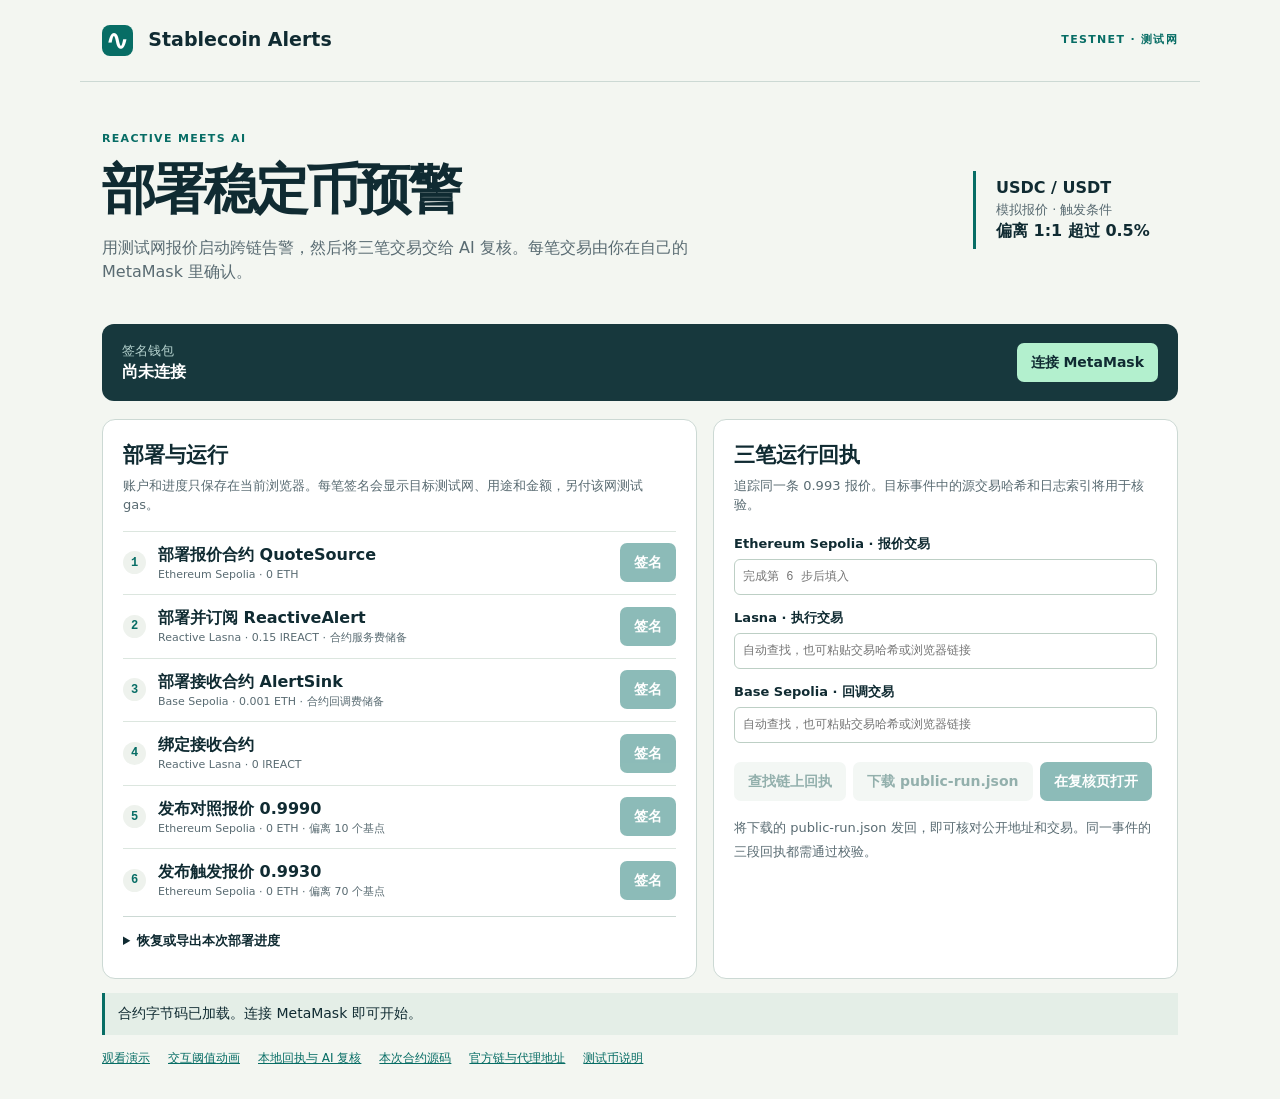
==== track3/site/index.html @ 1e28bd8b "Publish Track 3 stablecoin alert contracts, run evidence, model and demo" ====
<!doctype html><html lang="zh-CN"><head><meta charset="utf-8"><meta name="viewport" content="width=device-width,initial-scale=1"><meta name="color-scheme" content="light"><title>Stablecoin Alerts · Testnet Console</title><link rel="stylesheet" href="console.css"><script src="../review/receipts.js" defer></script><script src="../model/weights.js" defer></script><script src="../model/runtime.js" defer></script><script src="console.js" defer></script></head>
<body><header><a href="./" class="brand"><span class="mark" aria-hidden="true">∿</span> Stablecoin Alerts</a><span class="network">TESTNET · 测试网</span></header>
<main><section class="intro"><div><p class="eyebrow">REACTIVE MEETS AI</p><h1>部署稳定币预警</h1><p>用测试网报价启动跨链告警，然后将三笔交易交给 AI 复核。每笔交易由你在自己的 MetaMask 里确认。</p></div><aside><strong>USDC / USDT</strong><span>模拟报价 · 触发条件</span><b>偏离 1:1 超过 0.5%</b></aside></section>
<div class="wallet"><div><span>签名钱包</span><strong id="accountText">尚未连接</strong></div><button id="connect" disabled>连接 MetaMask</button></div>
<div class="grid"><section class="work"><h2>部署与运行</h2><p class="hint">账户和进度只保存在当前浏览器。每笔签名会显示目标测试网、用途和金额，另付该网测试 gas。</p><ol id="steps"></ol>
<details><summary>恢复或导出本次部署进度</summary><p>同一测试账户可以从备份继续。导入后，请用对应的浏览器链接复核部署记录。</p><button id="backup" class="minor">下载部署记录</button> <label class="file">导入记录<input type="file" id="restore" accept=".json,application/json"></label></details></section>
<section class="work evidence"><h2>三笔运行回执</h2><p class="hint">追踪同一条 0.993 报价。目标事件中的源交易哈希和日志索引将用于核验。</p><label for="sourceHash">Ethereum Sepolia · 报价交易</label><input id="sourceHash" readonly placeholder="完成第 6 步后填入">
<label for="reactiveHash">Lasna · 执行交易</label><input id="reactiveHash" placeholder="自动查找，也可粘贴交易哈希或浏览器链接" autocomplete="off">
<label for="destHash">Base Sepolia · 回调交易</label><input id="destHash" placeholder="自动查找，也可粘贴交易哈希或浏览器链接" autocomplete="off">
<div class="buttons"><button id="locate" class="minor" disabled>查找链上回执</button><button id="download" class="minor" disabled>下载 public-run.json</button><button id="review" disabled>在复核页打开</button></div><small>将下载的 public-run.json 发回，即可核对公开地址和交易。同一事件的三段回执都需通过校验。</small></section></div>
<p role="status" aria-live="polite" id="status">正在读取发布的合约字节码…</p>
<footer><a href="../video/">观看演示</a><a href="../visual/">交互阈值动画</a><a href="../review/">本地回执与 AI 复核</a><a href="../contracts/StablecoinAlerts.sol" target="_blank" rel="noopener">本次合约源码</a><a href="https://dev.reactive.network/origins-and-destinations#testnet-chains" target="_blank" rel="noopener">官方链与代理地址</a><a href="https://dev.reactive.network/reactive-mainnet#reactive-faucet" target="_blank" rel="noopener">测试币说明</a></footer>
</main></body></html>
---- track3/site/console.css ----
:root{--ink:#102b32;--light:#596b72;--teal:#076d65;--line:#ccd9d4;--paper:#f3f6f1;font:16px/1.5 "Inter","Noto Sans CJK SC",system-ui,sans-serif;color:var(--ink);background:var(--paper)}*{box-sizing:border-box}body{margin:0}header,main{max-width:1120px;margin:auto}header{min-height:82px;display:flex;align-items:center;justify-content:space-between;border-bottom:1px solid var(--line);padding:0 22px}.brand{font-weight:800;text-decoration:none;color:var(--ink);font-size:19px}.mark{display:inline-grid;place-items:center;width:31px;height:31px;border-radius:8px;font-size:29px;line-height:1;color:white;background:var(--teal);vertical-align:middle;margin-right:.3em}.network,.eyebrow{font-size:11px;font-weight:750;letter-spacing:.12em;color:var(--teal)}main{padding:38px 22px 32px}.intro{display:flex;justify-content:space-between;align-items:center;gap:32px}.intro h1{font-size:clamp(34px,5vw,54px);line-height:1.13;letter-spacing:-.055em;margin:10px 0}.intro p:not(.eyebrow){color:var(--light);max-width:620px}.intro aside{border-left:3px solid var(--teal);padding:5px 0 6px 20px;min-width:205px}.intro aside>*{display:block}.intro aside span,small,.wallet span,.hint{font-size:13px;color:var(--light)}.wallet{display:flex;justify-content:space-between;gap:12px;align-items:center;background:#17383d;color:#fff;margin:24px 0 18px;padding:17px 20px;border-radius:12px}.wallet strong,.wallet span{display:block;overflow-wrap:anywhere}.wallet span{color:#b5d2ce}.wallet button{background:#b3f0ce;color:var(--ink)}button,.file{font:inherit;font-size:14px;font-weight:650;border:0;padding:9px 14px;border-radius:7px;background:var(--teal);color:#fff;cursor:pointer}button:disabled{opacity:.46;cursor:default}.minor,.file{background:#e5eee8;color:#15544d}.grid{display:grid;grid-template-columns:1.28fr 1fr;gap:16px}.work{background:#fff;border:1px solid var(--line);border-radius:13px;padding:20px}.work h2{margin:0;font-size:21px}.hint{margin:4px 0 16px}ol{list-style:none;margin:0;padding:0;counter-reset:s}li{border-top:1px solid #dce6df;padding:11px 0;display:grid;grid-template-columns:27px 1fr auto;align-items:center;gap:8px;counter-increment:s}li:before{content:counter(s);width:23px;height:23px;border-radius:50%;background:#eef2ed;color:var(--teal);display:grid;place-items:center;font:650 12px monospace}li b,li small{display:block}li small{font-size:11px}li a,footer a{color:var(--teal)}input:not([type=file]){font:12px ui-monospace,monospace;width:100%;border:1px solid #bdcfc5;border-radius:6px;padding:10px 8px;margin:4px 0 10px}label{font-size:13px;font-weight:650}.file input{display:none}.buttons{display:flex;flex-wrap:wrap;gap:7px;margin:9px 0 14px}details{border-top:1px solid var(--line);padding-top:14px;margin-top:4px;font-size:13px}summary{cursor:pointer;font-weight:650;margin-bottom:8px}#status{min-height:42px;background:#e4eee7;border-left:3px solid var(--teal);padding:10px 13px;font-size:14px;overflow-wrap:anywhere}#status.bad{background:#fff1d9;border-color:#b87815}footer{display:flex;gap:18px;font-size:12px;flex-wrap:wrap}button:focus-visible,a:focus-visible,input:focus-visible{outline:3px solid #ca912d;outline-offset:3px}@media(max-width:760px){.grid{grid-template-columns:1fr}.intro aside{display:none}header{min-height:59px}main{padding-top:20px}.work{padding:16px}li{gap:5px}.wallet{padding:12px}.wallet strong{font-size:13px}}
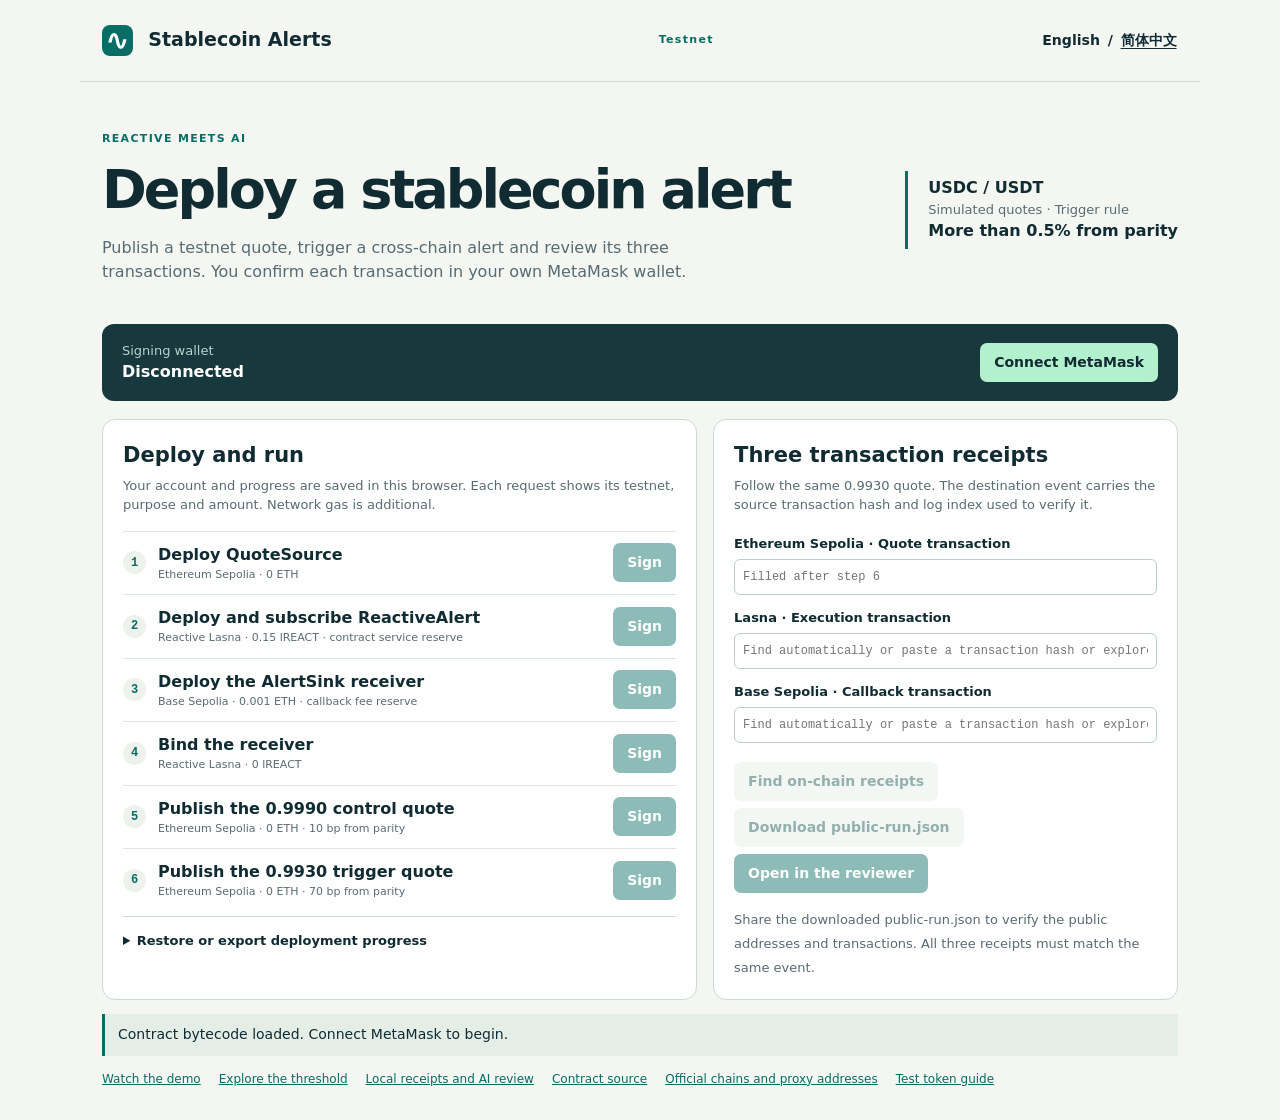
==== commit ca7f21c6: "Publish English and Simplified Chinese editions of Reactive PegPulse Pair the judging and camp guide" ====
--- a/track3/site/index.html
+++ b/track3/site/index.html
@@ -1,5 +1,9 @@
-<!doctype html><html lang="zh-CN"><head><meta charset="utf-8"><meta name="viewport" content="width=device-width,initial-scale=1"><meta name="color-scheme" content="light"><title>Stablecoin Alerts · Testnet Console</title><link rel="stylesheet" href="console.css"><script src="../review/receipts.js" defer></script><script src="../model/weights.js" defer></script><script src="../model/runtime.js" defer></script><script src="console.js" defer></script></head>
-<body><header><a href="./" class="brand"><span class="mark" aria-hidden="true">∿</span> Stablecoin Alerts</a><span class="network">TESTNET · 测试网</span></header>
+<!doctype html><html lang="zh-CN"><head>
+  <link rel="stylesheet" href="../visual/language-switch.css">
+  <script defer src="strings.js"></script>
+  <script defer src="../review/proof-strings.js"></script>
+  <script defer src="../visual/locale.js"></script><meta charset="utf-8"><meta name="viewport" content="width=device-width,initial-scale=1"><meta name="color-scheme" content="light"><title>Stablecoin Alerts · Testnet Console</title><link rel="stylesheet" href="console.css"><script src="../review/receipts.js?v=2" defer></script><script src="../model/weights.js" defer></script><script src="../model/runtime.js" defer></script><script src="console.js?v=4" defer></script></head>
+<body><header><a href="./" class="brand"><span class="mark" aria-hidden="true">∿</span> Stablecoin Alerts</a><span class="network">TESTNET · 测试网</span><nav data-language-switch aria-label="Language / 语言"><a href="?lang=en" data-language="en" lang="en" hreflang="en">English</a><span aria-hidden="true">/</span><a href="?lang=zh" data-language="zh" lang="zh-CN" hreflang="zh-CN">简体中文</a></nav></header>
 <main><section class="intro"><div><p class="eyebrow">REACTIVE MEETS AI</p><h1>部署稳定币预警</h1><p>用测试网报价启动跨链告警，然后将三笔交易交给 AI 复核。每笔交易由你在自己的 MetaMask 里确认。</p></div><aside><strong>USDC / USDT</strong><span>模拟报价 · 触发条件</span><b>偏离 1:1 超过 0.5%</b></aside></section>
 <div class="wallet"><div><span>签名钱包</span><strong id="accountText">尚未连接</strong></div><button id="connect" disabled>连接 MetaMask</button></div>
 <div class="grid"><section class="work"><h2>部署与运行</h2><p class="hint">账户和进度只保存在当前浏览器。每笔签名会显示目标测试网、用途和金额，另付该网测试 gas。</p><ol id="steps"></ol>
--- a/track3/visual/language-switch.css
+++ b/track3/visual/language-switch.css
@@ -0,0 +1,6 @@
+[data-language-switch] { display:inline-flex; flex-wrap:nowrap; align-items:center; gap:.45em; font:600 .88rem/1.4 system-ui,sans-serif; white-space:nowrap; }
+[data-language-switch] a { color:inherit; padding:.18em .1em; text-underline-offset:.22em; }
+[data-language-switch] [aria-current=page] { text-decoration:none; font-weight:800; }
+[data-language-switch] a:focus-visible { outline:2px solid currentColor; outline-offset:2px; }
+.controls + [data-language-switch] { margin:1rem 0; color:#ebf5ef; }
+body.film [data-language-switch] { display:none; }
